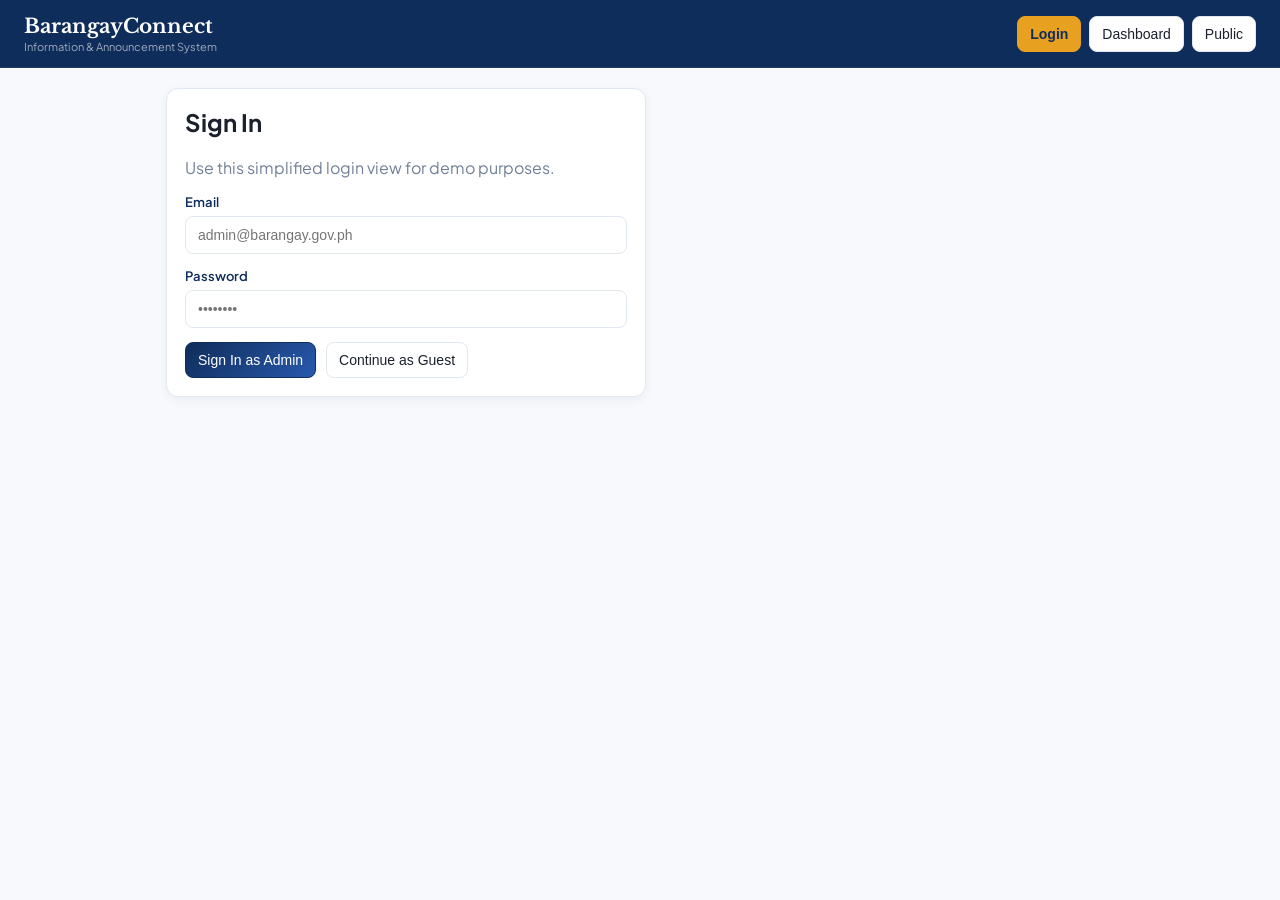
==== simple.html @ bdc8a60c "app" ====
<!DOCTYPE html>
<html lang="en">
<head>
  <meta charset="UTF-8" />
  <meta name="viewport" content="width=device-width, initial-scale=1.0" />
  <title>BarangayConnect — Simple Prototype</title>
  <link href="https://fonts.googleapis.com/css2?family=Libre+Baskerville:wght@700&family=Plus+Jakarta+Sans:wght@400;500;600;700&display=swap" rel="stylesheet" />
  <link rel="stylesheet" href="simple.css" />
</head>
<body>
  <header class="topbar">
    <div>
      <h1>BarangayConnect</h1>
      <span class="brand-sub">Information & Announcement System</span>
    </div>
    <nav class="screen-nav" aria-label="Screen navigation">
      <button class="nav-btn active" data-screen="login" type="button">Login</button>
      <button class="nav-btn" data-screen="dashboard" type="button">Dashboard</button>
      <button class="nav-btn" data-screen="public" type="button">Public</button>
    </nav>
  </header>

  <main class="container">
    <section id="screen-login" class="screen active">
      <article class="card auth-card">
        <h2>Sign In</h2>
        <p class="muted">Use this simplified login view for demo purposes.</p>

        <label class="field">
          <span>Email</span>
          <input type="email" placeholder="admin@barangay.gov.ph" />
        </label>

        <label class="field">
          <span>Password</span>
          <input type="password" placeholder="••••••••" />
        </label>

        <div class="row">
          <button class="btn btn-primary" type="button" data-screen="dashboard">Sign In as Admin</button>
          <button class="btn btn-outline" type="button" data-screen="public">Continue as Guest</button>
        </div>
      </article>
    </section>

    <section id="screen-dashboard" class="screen">
      <div class="row between align-center section-head">
        <div>
          <h2>Dashboard</h2>
          <p class="muted">Quick summary of barangay activity</p>
        </div>
        <button class="btn btn-outline" type="button" data-screen="login">Sign Out</button>
      </div>

      <div class="stats-grid">
        <article class="card stat-card">
          <h3>48</h3>
          <p>Total Announcements</p>
        </article>
        <article class="card stat-card">
          <h3>12</h3>
          <p>Upcoming Events</p>
        </article>
        <article class="card stat-card">
          <h3>1,240</h3>
          <p>Registered Residents</p>
        </article>
      </div>

      <article class="card">
        <h3>Recent Announcements</h3>
        <ul class="simple-list">
          <li>Ayuda Distribution Schedule — March 28–30</li>
          <li>Anti-Rabies Vaccination Drive — April 5</li>
          <li>Free Medical Mission — April 12</li>
        </ul>
      </article>
    </section>

    <section id="screen-public" class="screen">
      <article class="card hero">
        <span class="hero-chip">📢 LIVE • Community Updates</span>
        <h2>Public <span class="accent">Information Portal</span></h2>
        <p>Find announcements, events, and emergency contacts in one place.</p>
        <button class="btn btn-primary" type="button" data-screen="dashboard">View Admin Demo</button>
      </article>

      <div class="two-col">
        <article class="card">
          <h3>Latest Announcements</h3>
          <ul class="simple-list gold-list">
            <li>Aid Distribution — Priority</li>
            <li>Barangay Fiesta Celebration</li>
            <li>Medical Mission Registration</li>
          </ul>
        </article>

        <article class="card">
          <h3>Emergency Hotlines</h3>
          <ul class="simple-list">
            <li>Barangay Health Center — (049) 123-4567</li>
            <li>Barangay Tanod — (049) 234-5678</li>
            <li>Fire Station — 911</li>
          </ul>
        </article>
      </div>
    </section>
  </main>

  <script>
    function showScreen(id) {
      document.querySelectorAll('.screen').forEach(screen => {
        screen.classList.toggle('active', screen.id === `screen-${id}`);
      });

      document.querySelectorAll('.nav-btn').forEach(button => {
        button.classList.toggle('active', button.dataset.screen === id);
      });

      window.scrollTo(0, 0);
    }

    document.addEventListener('click', event => {
      const trigger = event.target.closest('[data-screen]');
      if (!trigger) return;

      const nextScreen = trigger.dataset.screen;
      if (!nextScreen) return;

      showScreen(nextScreen);
    });
  </script>
</body>
</html>
---- simple.css ----
:root {
  --navy: #0f2d5b;
  --navy-light: #2859ad;
  --gold: #e8a020;
  --gold-light: #f5c060;
  --gold-pale: #fef5e3;
  --bg: #f7f9fc;
  --card: #ffffff;
  --line: #e2e8f0;
  --text: #1a202c;
  --muted: #718096;
}

* {
  box-sizing: border-box;
}

body {
  margin: 0;
  font-family: "Plus Jakarta Sans", "Segoe UI", Arial, sans-serif;
  background: var(--bg);
  color: var(--text);
}

.topbar {
  display: flex;
  justify-content: space-between;
  align-items: center;
  gap: 16px;
  padding: 14px 24px;
  background: var(--navy);
  border-bottom: 1px solid rgba(255, 255, 255, 0.08);
  position: sticky;
  top: 0;
  z-index: 20;
}

.topbar h1 {
  margin: 0;
  font-size: 20px;
  font-family: "Libre Baskerville", Georgia, serif;
  color: #fff;
}

.brand-sub {
  display: block;
  color: rgba(255, 255, 255, 0.6);
  font-size: 11px;
  margin-top: 2px;
}

.screen-nav {
  display: flex;
  gap: 8px;
}

.nav-btn,
.btn {
  border: 1px solid var(--line);
  background: #fff;
  color: var(--text);
  border-radius: 8px;
  padding: 9px 12px;
  font-size: 14px;
  cursor: pointer;
}

.nav-btn.active {
  background: var(--gold);
  border-color: var(--gold);
  color: var(--navy);
  font-weight: 700;
}

.container {
  max-width: 980px;
  margin: 20px auto;
  padding: 0 16px 28px;
}

.screen {
  display: none;
}

.screen.active {
  display: block;
}

.card {
  background: var(--card);
  border: 1px solid var(--line);
  border-radius: 12px;
  padding: 18px;
  margin-bottom: 16px;
  box-shadow: 0 3px 10px rgba(15, 45, 91, 0.06);
}

.auth-card {
  max-width: 480px;
}

.section-head {
  margin-bottom: 6px;
}

h2,
h3,
p {
  margin-top: 0;
}

.muted {
  color: var(--muted);
}

.field {
  display: block;
  margin-bottom: 14px;
}

.field span {
  display: block;
  margin-bottom: 6px;
  font-size: 13px;
  color: var(--navy);
  font-weight: 600;
}

.field input {
  width: 100%;
  padding: 10px 12px;
  border: 1px solid var(--line);
  border-radius: 8px;
  font-size: 14px;
  outline: none;
}

.field input:focus {
  border-color: var(--navy-light);
  box-shadow: 0 0 0 3px rgba(40, 89, 173, 0.14);
}

.row {
  display: flex;
  gap: 10px;
  flex-wrap: wrap;
}

.row.between {
  justify-content: space-between;
}

.row.align-center {
  align-items: center;
}

.btn-primary {
  background: linear-gradient(135deg, var(--navy), var(--navy-light));
  border-color: var(--navy);
  color: #fff;
}

.btn-primary:hover {
  filter: brightness(1.05);
}

.btn-outline:hover {
  border-color: var(--navy-light);
  color: var(--navy);
  background: #ebf3ff;
}

.stats-grid {
  display: grid;
  grid-template-columns: repeat(3, minmax(0, 1fr));
  gap: 12px;
}

.stat-card h3 {
  font-size: 28px;
  margin-bottom: 4px;
  font-family: "Libre Baskerville", Georgia, serif;
  color: var(--navy);
}

.stat-card p {
  margin-bottom: 0;
  color: var(--muted);
}

.simple-list {
  margin: 0;
  padding-left: 18px;
  color: var(--muted);
  line-height: 1.7;
}

.hero {
  background: linear-gradient(145deg, var(--navy) 0%, #1a4080 55%, var(--navy-light) 100%);
  color: #fff;
  border-color: transparent;
}

.hero p {
  color: rgba(255, 255, 255, 0.9);
}

.hero h2 {
  font-family: "Libre Baskerville", Georgia, serif;
}

.hero-chip {
  display: inline-flex;
  align-items: center;
  gap: 6px;
  background: rgba(255, 255, 255, 0.12);
  border: 1px solid rgba(255, 255, 255, 0.2);
  border-radius: 999px;
  padding: 4px 10px;
  font-size: 12px;
  margin-bottom: 10px;
  color: var(--gold-light);
}

.hero .btn-primary {
  background: var(--gold);
  color: var(--navy);
  border-color: var(--gold);
  font-weight: 700;
}

.hero .btn-primary:hover {
  background: var(--gold-light);
}

.accent {
  color: var(--gold-light);
}

.gold-list {
  list-style: none;
  padding-left: 0;
}

.gold-list li::before {
  content: "•";
  color: var(--gold);
  margin-right: 8px;
}

.two-col {
  display: grid;
  grid-template-columns: 1fr 1fr;
  gap: 12px;
}

@media (max-width: 760px) {
  .topbar {
    flex-direction: column;
    align-items: flex-start;
  }

  .stats-grid,
  .two-col {
    grid-template-columns: 1fr;
  }
}
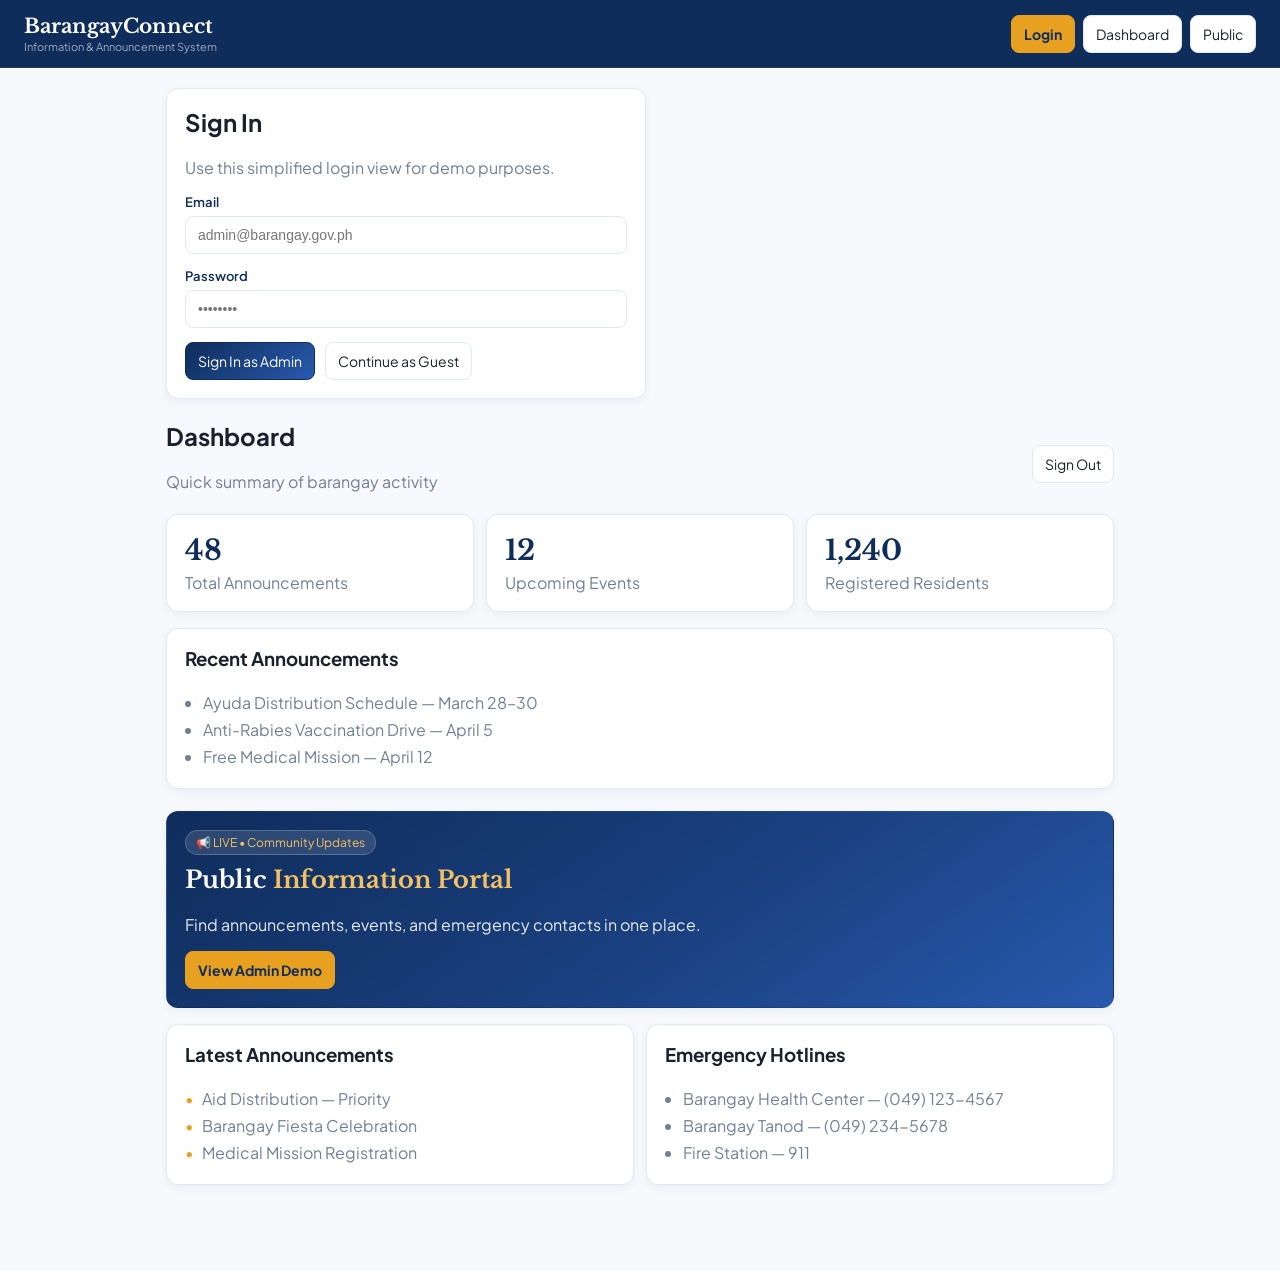
==== commit 00f98d50: "update" ====
--- a/simple.html
+++ b/simple.html
@@ -14,14 +14,14 @@
       <span class="brand-sub">Information & Announcement System</span>
     </div>
     <nav class="screen-nav" aria-label="Screen navigation">
-      <button class="nav-btn active" data-screen="login" type="button">Login</button>
-      <button class="nav-btn" data-screen="dashboard" type="button">Dashboard</button>
-      <button class="nav-btn" data-screen="public" type="button">Public</button>
+      <a class="nav-btn active" href="#screen-login">Login</a>
+      <a class="nav-btn" href="#screen-dashboard">Dashboard</a>
+      <a class="nav-btn" href="#screen-public">Public</a>
     </nav>
   </header>
 
   <main class="container">
-    <section id="screen-login" class="screen active">
+    <section id="screen-login" class="screen">
       <article class="card auth-card">
         <h2>Sign In</h2>
         <p class="muted">Use this simplified login view for demo purposes.</p>
@@ -37,8 +37,8 @@
         </label>
 
         <div class="row">
-          <button class="btn btn-primary" type="button" data-screen="dashboard">Sign In as Admin</button>
-          <button class="btn btn-outline" type="button" data-screen="public">Continue as Guest</button>
+          <a class="btn btn-primary" href="#screen-dashboard">Sign In as Admin</a>
+          <a class="btn btn-outline" href="#screen-public">Continue as Guest</a>
         </div>
       </article>
     </section>
@@ -49,7 +49,7 @@
           <h2>Dashboard</h2>
           <p class="muted">Quick summary of barangay activity</p>
         </div>
-        <button class="btn btn-outline" type="button" data-screen="login">Sign Out</button>
+        <a class="btn btn-outline" href="#screen-login">Sign Out</a>
       </div>
 
       <div class="stats-grid">
@@ -82,7 +82,7 @@
         <span class="hero-chip">📢 LIVE • Community Updates</span>
         <h2>Public <span class="accent">Information Portal</span></h2>
         <p>Find announcements, events, and emergency contacts in one place.</p>
-        <button class="btn btn-primary" type="button" data-screen="dashboard">View Admin Demo</button>
+        <a class="btn btn-primary" href="#screen-dashboard">View Admin Demo</a>
       </article>
 
       <div class="two-col">
@@ -106,29 +106,5 @@
       </div>
     </section>
   </main>
-
-  <script>
-    function showScreen(id) {
-      document.querySelectorAll('.screen').forEach(screen => {
-        screen.classList.toggle('active', screen.id === `screen-${id}`);
-      });
-
-      document.querySelectorAll('.nav-btn').forEach(button => {
-        button.classList.toggle('active', button.dataset.screen === id);
-      });
-
-      window.scrollTo(0, 0);
-    }
-
-    document.addEventListener('click', event => {
-      const trigger = event.target.closest('[data-screen]');
-      if (!trigger) return;
-
-      const nextScreen = trigger.dataset.screen;
-      if (!nextScreen) return;
-
-      showScreen(nextScreen);
-    });
-  </script>
 </body>
 </html>
--- a/simple.css
+++ b/simple.css
@@ -56,12 +56,16 @@
 
 .nav-btn,
 .btn {
+  display: inline-flex;
+  align-items: center;
+  justify-content: center;
   border: 1px solid var(--line);
   background: #fff;
   color: var(--text);
   border-radius: 8px;
   padding: 9px 12px;
   font-size: 14px;
+  text-decoration: none;
   cursor: pointer;
 }
 
@@ -79,11 +83,8 @@
 }
 
 .screen {
-  display: none;
-}
-
-.screen.active {
-  display: block;
+  display: block;
+  margin-bottom: 22px;
 }
 
 .card {
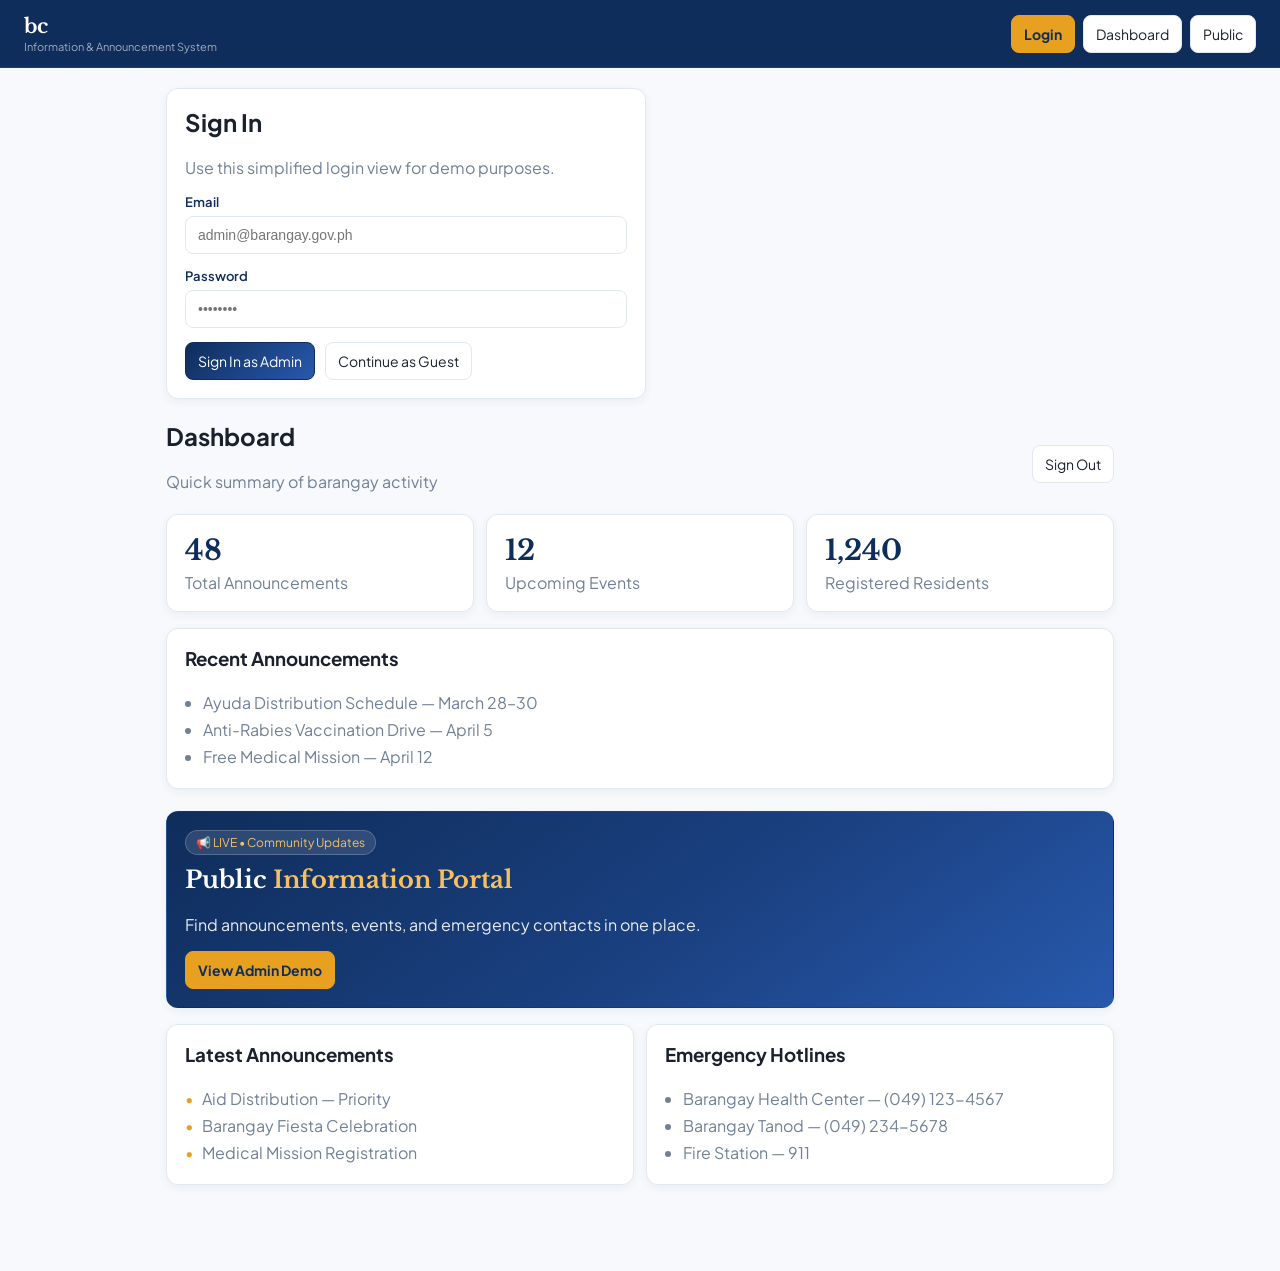
==== commit 17f5f243: "asdasd" ====
--- a/simple.html
+++ b/simple.html
@@ -3,14 +3,14 @@
 <head>
   <meta charset="UTF-8" />
   <meta name="viewport" content="width=device-width, initial-scale=1.0" />
-  <title>BarangayConnect — Simple Prototype</title>
+  <title>bc</title>
   <link href="https://fonts.googleapis.com/css2?family=Libre+Baskerville:wght@700&family=Plus+Jakarta+Sans:wght@400;500;600;700&display=swap" rel="stylesheet" />
   <link rel="stylesheet" href="simple.css" />
 </head>
 <body>
   <header class="topbar">
     <div>
-      <h1>BarangayConnect</h1>
+      <h1>bc</h1>
       <span class="brand-sub">Information & Announcement System</span>
     </div>
     <nav class="screen-nav" aria-label="Screen navigation">
